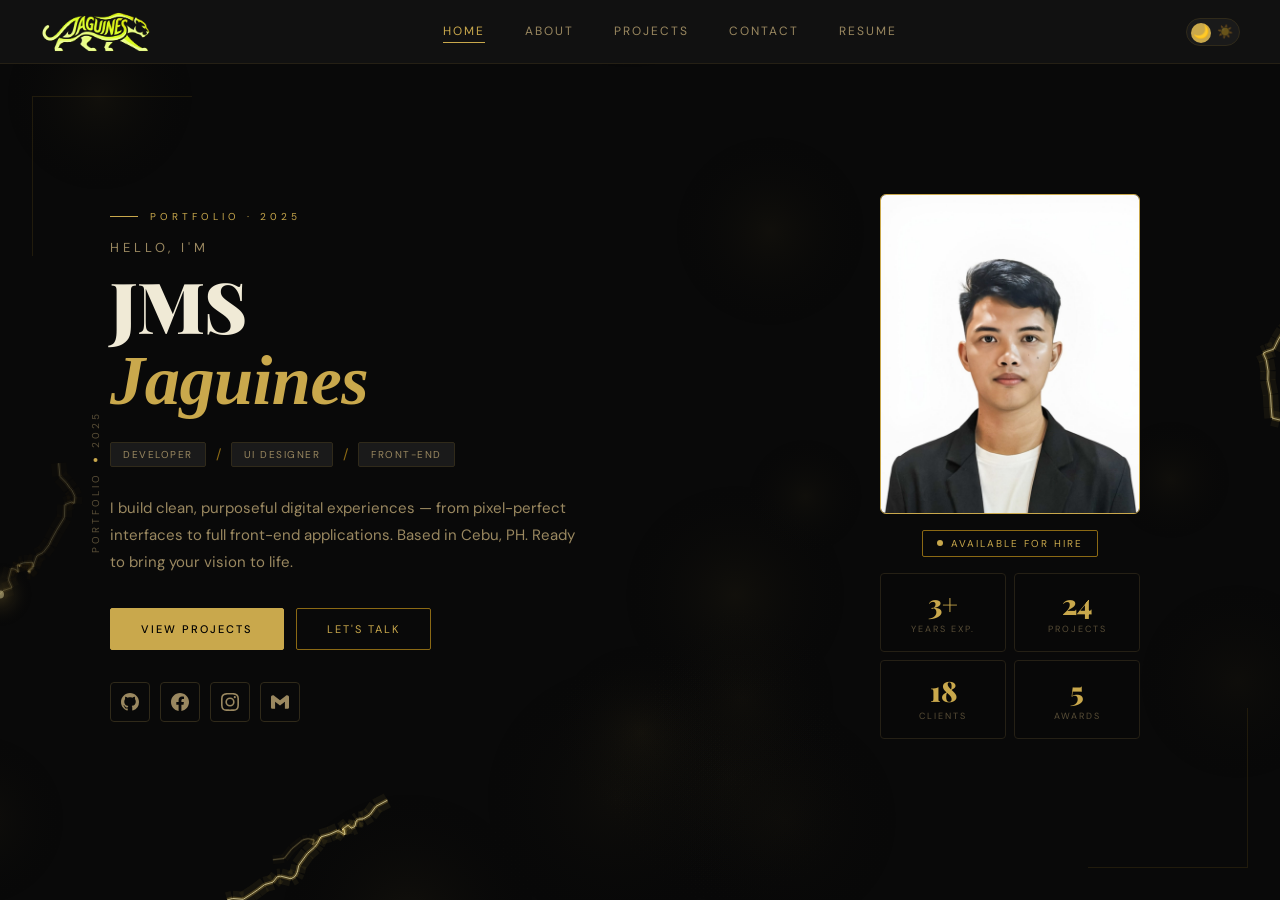
==== index.html @ 3b54fc4b "First Commit" ====
<!DOCTYPE html>
<html lang="en" data-theme="dark">
<head>
  <meta charset="UTF-8">
  <meta name="viewport" content="width=device-width, initial-scale=1.0">
  <title>Home — Jaguines</title>
  <link rel="preconnect" href="https://fonts.googleapis.com">
  <link rel="preconnect" href="https://fonts.gstatic.com" crossorigin>
  <link href="https://fonts.googleapis.com/css2?family=Playfair+Display:ital,wght@0,400;0,700;0,900;1,700&family=DM+Sans:wght@300;400;500&display=swap" rel="stylesheet">
  <link rel="stylesheet" href="style.css">
  <link rel="icon" type="image/x-icon" href="images/my-logo.ico">
</head>
<body>

  <!-- Lightning canvas — fixed behind everything -->
  <canvas id="lightning-canvas"></canvas>

  <nav class="navbar">
    <div class="logo">
      <a href="index.html"><img src="images/my-logo.png" alt="Jaguines"></a>
    </div>
    <div class="nav-center">
      <a href="index.html" class="active">Home</a>
      <a href="about.html">About</a>
      <a href="projects.html">Projects</a>
      <a href="contact.html">Contact</a>
      <a href="resume.html">Resume</a>
    </div>
    <div class="nav-right">
      <button class="theme-toggle" id="themeToggle" aria-label="Toggle light/dark mode">
        <span class="toggle-icon icon-moon">🌙</span>
        <span class="toggle-icon icon-sun">☀️</span>
      </button>
      <button class="hamburger" id="hamburger" aria-label="Open menu">
        <span></span><span></span><span></span>
      </button>
    </div>
  </nav>

  <div class="mobile-nav" id="mobileNav">
    <a href="index.html">Home</a>
    <a href="about.html">About</a>
    <a href="projects.html">Projects</a>
    <a href="contact.html">Contact</a>
    <a href="resume.html">Resume</a>
  </div>

  <div class="hero">
    <div class="hero-side-label">
      <span>Portfolio</span>
      <span class="hero-side-dot"></span>
      <span>2025</span>
    </div>

    <div class="hero-content">

      <!-- LEFT: text -->
      <div class="hero-text">
        <div class="hero-eyebrow-row">
          <span class="hero-eyebrow-line"></span>
          <span class="hero-eyebrow-text">Portfolio · 2025</span>
        </div>
        <div class="hero-greeting">Hello, I'm</div>

        <h1 class="hero-name">
          JMS
        <span class="name-last">Jaguines</span>
        </h1>

        <div class="hero-role-row">
          <span class="hero-role-badge">Developer</span>
          <span class="hero-role-divider">/</span>
          <span class="hero-role-badge">UI Designer</span>
          <span class="hero-role-divider">/</span>
          <span class="hero-role-badge">Front-end</span>
        </div>

        <p class="hero-sub">
          I build clean, purposeful digital experiences &mdash; from pixel-perfect
          interfaces to full front-end applications. Based in Cebu, PH.
          Ready to bring your vision to life.
        </p>

        <div class="btn-row">
          <a href="projects.html"><button class="btn-gold">View Projects</button></a>
          <a href="contact.html"><button class="btn-outline">Let's Talk</button></a>
        </div>

        <div class="hero-socials">
          <a href="https://github.com/jjmsa-1401" class="hero-social-icon" title="GitHub" target="_blank">
            <svg width="18" height="18" viewBox="0 0 24 24" fill="currentColor"><path d="M12 0C5.37 0 0 5.37 0 12c0 5.31 3.435 9.795 8.205 11.385.6.105.825-.255.825-.57 0-.285-.015-1.23-.015-2.235-3.015.555-3.795-.735-4.035-1.41-.135-.345-.72-1.41-1.23-1.695-.42-.225-1.02-.78-.015-.795.945-.015 1.62.87 1.845 1.23 1.08 1.815 2.805 1.305 3.495.99.105-.78.42-1.305.765-1.605-2.67-.3-5.46-1.335-5.46-5.925 0-1.305.465-2.385 1.23-3.225-.12-.3-.54-1.53.12-3.18 0 0 1.005-.315 3.3 1.23.96-.27 1.98-.405 3-.405s2.04.135 3 .405c2.295-1.56 3.3-1.23 3.3-1.23.66 1.65.24 2.88.12 3.18.765.84 1.23 1.905 1.23 3.225 0 4.605-2.805 5.625-5.475 5.925.435.375.81 1.095.81 2.22 0 1.605-.015 2.895-.015 3.3 0 .315.225.69.825.57A12.02 12.02 0 0 0 24 12c0-6.63-5.37-12-12-12z"/></svg>
          </a>
          <a href="https://www.facebook.com/jaguines.1401jms" class="hero-social-icon" title="Facebook" target="_blank">
            <svg width="18" height="18" viewBox="0 0 24 24" fill="currentColor"><path d="M24 12.073C24 5.405 18.627 0 12 0S0 5.405 0 12.073C0 18.1 4.388 23.094 10.125 24v-8.437H7.078v-3.49h3.047V9.41c0-3.025 1.791-4.697 4.533-4.697 1.312 0 2.686.236 2.686.236v2.97h-1.513c-1.491 0-1.956.93-1.956 1.886v2.267h3.328l-.532 3.49h-2.796V24C19.612 23.094 24 18.1 24 12.073z"/></svg>
          </a>
          <a href="https://www.instagram.com/jjams1406" class="hero-social-icon" title="Instagram" target="_blank">
            <svg width="18" height="18" viewBox="0 0 24 24" fill="currentColor"><path d="M12 2.163c3.204 0 3.584.012 4.85.07 3.252.148 4.771 1.691 4.919 4.919.058 1.265.069 1.645.069 4.849 0 3.205-.012 3.584-.069 4.849-.149 3.225-1.664 4.771-4.919 4.919-1.266.058-1.644.07-4.85.07-3.204 0-3.584-.012-4.849-.07-3.26-.149-4.771-1.699-4.919-4.92-.058-1.265-.07-1.644-.07-4.849 0-3.204.013-3.583.07-4.849.149-3.227 1.664-4.771 4.919-4.919 1.266-.057 1.645-.069 4.849-.069zM12 0C8.741 0 8.333.014 7.053.072 2.695.272.273 2.69.073 7.052.014 8.333 0 8.741 0 12c0 3.259.014 3.668.072 4.948.2 4.358 2.618 6.78 6.98 6.98C8.333 23.986 8.741 24 12 24c3.259 0 3.668-.014 4.948-.072 4.354-.2 6.782-2.618 6.979-6.98.059-1.28.073-1.689.073-4.948 0-3.259-.014-3.667-.072-4.947-.196-4.354-2.617-6.78-6.979-6.98C15.668.014 15.259 0 12 0zm0 5.838a6.162 6.162 0 1 0 0 12.324 6.162 6.162 0 0 0 0-12.324zM12 16a4 4 0 1 1 0-8 4 4 0 0 1 0 8zm6.406-11.845a1.44 1.44 0 1 0 0 2.881 1.44 1.44 0 0 0 0-2.881z"/></svg>
          </a>
          <a href="mailto:jmsaj.061401@gmail.com" class="hero-social-icon" title="Gmail">
            <svg width="18" height="18" viewBox="0 0 24 24" fill="currentColor"><path d="M24 5.457v13.909c0 .904-.732 1.636-1.636 1.636h-3.819V11.73L12 16.64l-6.545-4.91v9.273H1.636A1.636 1.636 0 0 1 0 19.366V5.457c0-2.023 2.309-3.178 3.927-1.964L5.455 4.64 12 9.548l6.545-4.91 1.528-1.145C21.69 2.28 24 3.434 24 5.457z"/></svg>
          </a>
        </div>
      </div>

      <!-- RIGHT: photo + stats -->
      <div class="hero-photo-wrap">
        <div class="hero-photo-frame">
          <img src="images/pfp.jpg" alt="John Mark Solomon A. Jaguines">
        </div>
        <div class="hero-photo-tag">Available for hire</div>
        <div class="hero-stats-grid">
          <div class="hero-stat-card"><div class="hero-stat-num">3+</div><div class="hero-stat-label">Years exp.</div></div>
          <div class="hero-stat-card"><div class="hero-stat-num">24</div><div class="hero-stat-label">Projects</div></div>
          <div class="hero-stat-card"><div class="hero-stat-num">18</div><div class="hero-stat-label">Clients</div></div>
          <div class="hero-stat-card"><div class="hero-stat-num">5</div><div class="hero-stat-label">Awards</div></div>
        </div>
      </div>

    </div><!-- /hero-content -->
  </div><!-- /hero -->

  <script src="script.js"></script>
  
</body>
</html>
---- style.css ----
/* ── Tokens ───────────────────────────────────────────────── */
:root {
  --gold:        #C9A84C;
  --gold-light:  #E2C47A;
  --gold-dark:   #8B6914;
  --gold-dim:    #3a2e10;
  --bg:          #090909;
  --surface:     #111111;
  --surface2:    #1a1a1a;
  --surface3:    #222222;
  --text:        #f0ead6;
  --text2:       #9a8860;
  --text3:       #5a4f38;
  --border:      #252015;
  --border2:     #302a1a;
}

[data-theme="light"] {
  --bg:       #faf8f2;
  --surface:  #ffffff;
  --surface2: #f0ead6;
  --surface3: #e8e0c8;
  --text:     #1a1408;
  --text2:    #6b5a2e;
  --text3:    #9a8860;
  --border:   #ddd0a8;
  --border2:  #c8b87a;
  --gold-dim: #f5eed8;
}

/* ── Reset ────────────────────────────────────────────────── */
*, *::before, *::after { margin: 0; padding: 0; box-sizing: border-box; }
html { scroll-behavior: smooth; }

body {
  font-family: 'DM Sans', sans-serif;
  background: var(--bg);
  color: var(--text);
  transition: background 0.4s, color 0.4s;
  overflow-x: hidden;
}

::-webkit-scrollbar { width: 6px; }
::-webkit-scrollbar-track { background: var(--bg); }
::-webkit-scrollbar-thumb { background: var(--gold-dark); border-radius: 3px; }
::selection { background: var(--gold); color: #000; }

a { text-decoration: none; color: inherit; }

/* ── Lightning Canvas ─────────────────────────────────────── */
#lightning-canvas {
  position: fixed;
  inset: 0;
  width: 100%;
  height: 100%;
  pointer-events: none;
  z-index: 0;
  opacity: 1;
  transition: opacity 0.6s;
}
[data-theme="light"] #lightning-canvas { opacity: 0.15; }

/* ── Navbar ───────────────────────────────────────────────── */
.navbar {
  position: sticky;
  top: 0;
  z-index: 100;
  background: var(--surface);
  border-bottom: 1px solid var(--border);
  padding: 0 2.5rem;
  display: flex;
  align-items: center;
  justify-content: space-between;
  height: 64px;
  transition: background 0.4s, border-color 0.4s;
}

.logo img {
  height: 44px;
  width: auto;
  display: block;
  filter: invert(2) sepia(3) saturate(4) hue-rotate(10deg) brightness(1.0);
  transition: filter 0.4s;
}
[data-theme="light"] .logo img {
  filter: invert(0) brightness(0.15) contrast(1.2);
}

.nav-center {
  display: flex;
  gap: 2.5rem;
  align-items: center;
}

.nav-center a {
  font-size: 12px;
  letter-spacing: 2px;
  text-transform: uppercase;
  color: var(--text2);
  transition: color 0.2s;
  position: relative;
  padding-bottom: 2px;
}

.nav-center a::after {
  content: '';
  position: absolute;
  bottom: -2px; left: 0;
  width: 0; height: 1px;
  background: var(--gold);
  transition: width 0.25s;
}

.nav-center a:hover,
.nav-center a.active { color: var(--gold); }
.nav-center a:hover::after,
.nav-center a.active::after { width: 100%; }

.nav-right { display: flex; align-items: center; gap: 1rem; }

/* ── Sun / Moon Toggle ────────────────────────────────────── */
.theme-toggle {
  background: var(--surface2);
  border: 1px solid var(--border2);
  border-radius: 20px;
  width: 54px;
  height: 28px;
  cursor: pointer;
  position: relative;
  transition: background 0.3s;
  display: flex;
  align-items: center;
  justify-content: space-between;
  padding: 0 6px;
  overflow: hidden;
}

.theme-toggle .toggle-icon {
  font-size: 13px;
  line-height: 1;
  transition: opacity 0.25s;
  z-index: 1;
  user-select: none;
  pointer-events: none;
}

.theme-toggle .icon-moon { opacity: 1; }
.theme-toggle .icon-sun  { opacity: 0.35; }
[data-theme="light"] .theme-toggle .icon-moon { opacity: 0.35; }
[data-theme="light"] .theme-toggle .icon-sun  { opacity: 1; }

.theme-toggle::after {
  content: '';
  position: absolute;
  top: 4px; left: 4px;
  width: 20px; height: 20px;
  border-radius: 50%;
  background: var(--gold);
  transition: left 0.25s;
  z-index: 0;
}
[data-theme="light"] .theme-toggle::after { left: 30px; }

/* ── Hamburger ────────────────────────────────────────────── */
.hamburger {
  display: none;
  flex-direction: column;
  gap: 5px;
  cursor: pointer;
  background: none;
  border: none;
  padding: 6px;
}

.hamburger span {
  display: block;
  width: 22px; height: 1.5px;
  background: var(--text);
  transition: transform 0.3s, opacity 0.3s;
}

.hamburger.open span:nth-child(1) { transform: translateY(6.5px) rotate(45deg); }
.hamburger.open span:nth-child(2) { opacity: 0; }
.hamburger.open span:nth-child(3) { transform: translateY(-6.5px) rotate(-45deg); }

.mobile-nav {
  display: none;
  position: fixed;
  top: 64px; left: 0; right: 0;
  background: var(--surface);
  border-bottom: 1px solid var(--border);
  padding: 1.5rem 2rem;
  flex-direction: column;
  gap: 1.25rem;
  z-index: 99;
  transition: background 0.4s;
}

.mobile-nav.open { display: flex; }
.mobile-nav a { font-size: 14px; letter-spacing: 2px; text-transform: uppercase; color: var(--text2); }
.mobile-nav a:hover { color: var(--gold); }

/* ── Page wrapper ─────────────────────────────────────────── */
.page {
  min-height: calc(100vh - 64px);
  padding: 64px 2.5rem;
  max-width: 1100px;
  margin: 0 auto;
}

/* ── Section shared ───────────────────────────────────────── */
.section-eyebrow {
  font-size: 10px;
  letter-spacing: 4px;
  text-transform: uppercase;
  color: var(--gold);
  margin-bottom: 0.5rem;
}

.gold-rule {
  width: 36px; height: 1.5px;
  background: var(--gold);
  margin: 0.75rem 0 2rem;
}

.section-title {
  font-family: 'Playfair Display', serif;
  font-size: clamp(24px, 4vw, 40px);
  font-weight: 700;
  color: var(--text);
  margin-bottom: 2rem;
}

/* ── Buttons ──────────────────────────────────────────────── */
.btn-row {
  display: flex;
  gap: 12px;
  flex-wrap: wrap;
  margin-bottom: 2rem;
}

.btn-gold {
  background: var(--gold);
  color: #000;
  border: 1.5px solid var(--gold);
  padding: 13px 30px;
  font-size: 11px;
  letter-spacing: 2px;
  text-transform: uppercase;
  font-family: 'DM Sans', sans-serif;
  font-weight: 500;
  cursor: pointer;
  border-radius: 2px;
  transition: background 0.2s;
}
.btn-gold:hover { background: var(--gold-light); border-color: var(--gold-light); }

.btn-outline {
  background: transparent;
  color: var(--gold);
  border: 1.5px solid var(--gold-dark);
  padding: 13px 30px;
  font-size: 11px;
  letter-spacing: 2px;
  text-transform: uppercase;
  font-family: 'DM Sans', sans-serif;
  cursor: pointer;
  border-radius: 2px;
  transition: background 0.2s, color 0.2s, border-color 0.2s;
}
.btn-outline:hover { background: var(--gold); color: #000; border-color: var(--gold); }

/* ── Hero ─────────────────────────────────────────────────── */
.hero {
  min-height: calc(100vh - 64px);
  display: flex;
  flex-direction: column;
  align-items: center;
  justify-content: center;
  padding: 4rem 5rem 6rem;
  position: relative;
  z-index: 1;
  overflow: hidden;
}

.hero::before, .hero::after {
  content: '';
  position: absolute;
  width: 160px; height: 160px;
  border-color: var(--gold-dim);
  border-style: solid;
  opacity: 0.5;
  pointer-events: none;
}
.hero::before { top: 2rem; left: 2rem; border-width: 1px 0 0 1px; }
.hero::after  { bottom: 2rem; right: 2rem; border-width: 0 1px 1px 0; }

.hero-side-label {
  position: absolute;
  left: 1.5rem; top: 50%;
  transform: translateY(-50%) rotate(-90deg);
  display: flex;
  align-items: center;
  gap: 10px;
  font-size: 10px;
  letter-spacing: 3px;
  text-transform: uppercase;
  color: var(--text3);
  white-space: nowrap;
}

.hero-side-dot {
  width: 4px; height: 4px;
  border-radius: 50%;
  background: var(--gold);
  display: inline-block;
}

/* ── Hero grid: text LEFT, photo RIGHT ───────────────────── */
.hero-content {
  display: grid;
  grid-template-columns: 1fr 320px;
  gap: 5rem;
  align-items: center;
  max-width: 1060px;
  width: 100%;
  position: relative;
  z-index: 2;
}

/* ── Hero text (left column) ─────────────────────────────── */
.hero-text { display: flex; flex-direction: column; }

.hero-eyebrow-row {
  display: flex;
  align-items: center;
  gap: 12px;
  margin-bottom: 1rem;
}

.hero-eyebrow-line {
  width: 28px; height: 1px;
  background: var(--gold);
  flex-shrink: 0;
}

.hero-eyebrow-text {
  font-size: 10px;
  letter-spacing: 4px;
  text-transform: uppercase;
  color: var(--gold);
}

.hero-greeting {
  font-size: 13px;
  letter-spacing: 4px;
  text-transform: uppercase;
  color: var(--text2);
  margin-bottom: 0.75rem;
}

/* ── Name — all Playfair, weight/style variation only ─────── */
.hero-name {
  font-family: 'Playfair Display', serif;
  font-size: clamp(44px, 5.5vw, 74px);
  font-weight: 900;
  line-height: 1.06;
  margin-bottom: 1.5rem;
  color: var(--text);
  letter-spacing: -0.5px;
}


/* "Jaguines" — same size, bold italic, gold */
.hero-name .name-last {
  font-family: 'sans-serif', serif;
  font-weight: 700;
  font-style: italic;
  color: var(--gold);
  display: block;
}

.hero-role-row {
  display: flex;
  align-items: center;
  gap: 10px;
  margin-bottom: 1.75rem;
  flex-wrap: wrap;
}

.hero-role-badge {
  font-size: 10px;
  letter-spacing: 1.5px;
  text-transform: uppercase;
  color: var(--text2);
  background: var(--surface2);
  border: 1px solid var(--border2);
  padding: 5px 12px;
  border-radius: 2px;
}

.hero-role-divider { color: var(--gold-dark); font-size: 14px; }

.hero-sub {
  font-size: 15px;
  color: var(--text2);
  max-width: 480px;
  margin-bottom: 2rem;
  line-height: 1.8;
}

.hero-socials { display: flex; align-items: center; gap: 10px; }

.hero-social-icon {
  display: inline-flex;
  align-items: center;
  justify-content: center;
  width: 40px; height: 40px;
  border: 1px solid var(--border2);
  border-radius: 4px;
  color: var(--text2);
  transition: color 0.2s, border-color 0.2s, background 0.2s;
}
.hero-social-icon:hover { color: var(--gold); border-color: var(--gold); background: var(--surface2); }
.hero-social-icon svg { display: block; }

/* ── Hero photo (right column) ────────────────────────────── */
.hero-photo-wrap {
  display: flex;
  flex-direction: column;
  align-items: center;
  gap: 1rem;
}

.hero-photo-frame {
  width: 260px; height: 320px;
  border-radius: 6px;
  border: 1.5px solid var(--gold);
  overflow: hidden;
}

.hero-photo-frame img {
  width: 100%; height: 100%;
  object-fit: cover;
  object-position: top center;
  display: block;
}

.hero-photo-tag {
  display: inline-flex;
  align-items: center;
  gap: 8px;
  font-size: 10px;
  letter-spacing: 2px;
  text-transform: uppercase;
  color: var(--gold);
  border: 1px solid var(--gold-dark);
  padding: 6px 14px;
  border-radius: 2px;
}

.hero-photo-tag::before {
  content: '';
  width: 6px; height: 6px;
  border-radius: 50%;
  background: var(--gold);
  flex-shrink: 0;
  animation: pulse 2s ease-in-out infinite;
}

@keyframes pulse {
  0%, 100% { opacity: 1; }
  50%       { opacity: 0.25; }
}

/* ── Stats grid (below photo) ─────────────────────────────── */
.hero-stats-grid {
  display: grid;
  grid-template-columns: 1fr 1fr;
  gap: 8px;
  width: 100%;
  max-width: 260px;
}

.hero-stat-card {
  border: 1px solid var(--border);
  border-radius: 4px;
  padding: 1rem 0.75rem;
  text-align: center;
  transition: border-color 0.2s;
  background: rgba(9,9,9,0.4);
}
.hero-stat-card:hover { border-color: var(--gold-dark); }

.hero-stat-num {
  font-family: 'Playfair Display', serif;
  font-size: 28px;
  font-weight: 900;
  color: var(--gold);
  line-height: 1;
}

.hero-stat-label {
  font-size: 9px;
  letter-spacing: 2px;
  text-transform: uppercase;
  color: var(--text3);
  margin-top: 5px;
}

/* ── About page ───────────────────────────────────────────── */
.about-grid {
  display: grid;
  grid-template-columns: 1fr 1.6fr;
  gap: 4rem;
  align-items: start;
}

.stats-grid {
  display: grid;
  grid-template-columns: 1fr 1fr;
  gap: 12px;
  margin-bottom: 1.5rem;
}

.stat-card {
  border: 1px solid var(--border);
  border-radius: 4px;
  padding: 1.25rem 1rem;
  text-align: center;
  transition: border-color 0.2s;
}
.stat-card:hover { border-color: var(--gold-dark); }

.stat-num {
  font-family: 'Playfair Display', serif;
  font-size: 36px;
  font-weight: 900;
  color: var(--gold);
  line-height: 1;
}

.stat-label {
  font-size: 10px;
  letter-spacing: 2px;
  text-transform: uppercase;
  color: var(--text3);
  margin-top: 6px;
}

.about-text {
  font-size: 15px;
  color: var(--text2);
  line-height: 1.85;
  margin-bottom: 2rem;
}

.skill-row { margin-bottom: 1.25rem; }

.skill-meta {
  display: flex;
  justify-content: space-between;
  font-size: 12px;
  color: var(--text2);
  margin-bottom: 8px;
}
.skill-meta span:last-child { color: var(--gold); }

.skill-track {
  height: 2px;
  background: var(--surface3);
  border-radius: 2px;
  overflow: hidden;
}

.skill-fill {
  height: 2px;
  background: var(--gold);
  border-radius: 2px;
  width: 0;
  transition: width 1.2s cubic-bezier(0.4, 0, 0.2, 1);
}
.skill-fill.animate { width: var(--w); }

/* ── Projects page ────────────────────────────────────────── */
.projects-grid {
  display: grid;
  grid-template-columns: repeat(3, minmax(0, 1fr));
  gap: 16px;
}

.project-card {
  border: 1px solid var(--border);
  border-radius: 4px;
  overflow: hidden;
  transition: border-color 0.25s, transform 0.25s;
  background: var(--bg);
}
.project-card:hover { border-color: var(--gold); transform: translateY(-4px); }

.project-thumb {
  width: 100%; height: 180px;
  background: var(--surface2);
  display: flex;
  align-items: center;
  justify-content: center;
  font-size: 11px;
  letter-spacing: 2px;
  text-transform: uppercase;
  color: var(--text3);
  border-bottom: 1px solid var(--border);
  position: relative;
  overflow: hidden;
}

.project-thumb::before {
  content: '';
  position: absolute;
  inset: 0;
  background-image: repeating-linear-gradient(45deg, transparent, transparent 20px, var(--border) 20px, var(--border) 21px);
  opacity: 0.4;
}

.project-thumb-label {
  position: relative;
  z-index: 1;
  border: 1px solid var(--border2);
  padding: 4px 10px;
  border-radius: 2px;
  background: var(--surface);
}

.project-body { padding: 1.25rem; }

.project-tag {
  font-size: 10px;
  letter-spacing: 2px;
  text-transform: uppercase;
  color: var(--gold);
  margin-bottom: 0.5rem;
}

.project-title {
  font-size: 15px;
  font-weight: 500;
  color: var(--text);
  margin-bottom: 0.5rem;
}

.project-desc {
  font-size: 13px;
  color: var(--text2);
  line-height: 1.65;
  margin-bottom: 1rem;
}

.project-link {
  font-size: 11px;
  letter-spacing: 1.5px;
  text-transform: uppercase;
  color: var(--gold-dark);
  display: inline-flex;
  align-items: center;
  gap: 6px;
  transition: color 0.2s, gap 0.2s;
}
.project-link:hover { color: var(--gold); gap: 10px; }

/* ── Contact page ─────────────────────────────────────────── */
.contact-grid {
  display: grid;
  grid-template-columns: 1fr 1.4fr;
  gap: 4rem;
  align-items: start;
}

.contact-info-text {
  font-size: 15px;
  color: var(--text2);
  line-height: 1.85;
  margin-bottom: 2rem;
}

.contact-detail {
  display: flex;
  align-items: center;
  gap: 10px;
  font-size: 13px;
  color: var(--text2);
  margin-bottom: 0.75rem;
}

.contact-detail-icon {
  width: 30px; height: 30px;
  border: 1px solid var(--border2);
  border-radius: 2px;
  display: flex;
  align-items: center;
  justify-content: center;
  color: var(--gold);
  font-size: 14px;
  flex-shrink: 0;
}

.form-group { margin-bottom: 14px; }
.form-row { display: grid; grid-template-columns: 1fr 1fr; gap: 14px; margin-bottom: 14px; }

.form-group input,
.form-group textarea,
.form-row input {
  width: 100%;
  background: var(--surface2);
  border: 1px solid var(--border);
  color: var(--text);
  padding: 12px 16px;
  font-size: 14px;
  font-family: 'DM Sans', sans-serif;
  border-radius: 2px;
  outline: none;
  transition: border-color 0.2s, background 0.3s;
}

.form-group input:focus,
.form-group textarea:focus,
.form-row input:focus { border-color: var(--gold-dark); }

.form-group textarea { height: 120px; resize: none; }

/* ── Resume page ──────────────────────────────────────────── */
.resume-layout {
  display: grid;
  grid-template-columns: 1fr 1.8fr;
  gap: 4rem;
  align-items: start;
}

.resume-section { margin-bottom: 2.5rem; }

.resume-section-title {
  font-size: 10px;
  letter-spacing: 3px;
  text-transform: uppercase;
  color: var(--gold);
  margin-bottom: 1rem;
  padding-bottom: 0.5rem;
  border-bottom: 1px solid var(--border);
}

.resume-item { margin-bottom: 1.5rem; }

.resume-item-header {
  display: flex;
  justify-content: space-between;
  align-items: flex-start;
  margin-bottom: 0.25rem;
  gap: 1rem;
}

.resume-item-title { font-size: 14px; font-weight: 500; color: var(--text); }
.resume-item-date  { font-size: 11px; letter-spacing: 1px; color: var(--gold-dark); white-space: nowrap; }
.resume-item-sub   { font-size: 12px; color: var(--gold); margin-bottom: 0.4rem; letter-spacing: 0.5px; }
.resume-item-desc  { font-size: 13px; color: var(--text2); line-height: 1.7; }

.resume-skill-tags { display: flex; flex-wrap: wrap; gap: 8px; margin-top: 0.5rem; }

.resume-tag {
  font-size: 10px;
  letter-spacing: 1.5px;
  text-transform: uppercase;
  color: var(--text2);
  background: var(--surface2);
  border: 1px solid var(--border2);
  padding: 4px 10px;
  border-radius: 2px;
}

/* ── Footer ───────────────────────────────────────────────── */
footer {
  background: var(--surface);
  border-top: 1px solid var(--border);
  padding: 2.5rem 2.5rem 1.5rem;
  transition: background 0.4s, border-color 0.4s;
  margin-top: 4rem;
}

.footer-inner { max-width: 1100px; margin: 0 auto; }

.footer-top {
  display: flex;
  justify-content: space-between;
  align-items: flex-start;
  margin-bottom: 2rem;
}

.footer-tagline { font-size: 13px; color: var(--text3); margin-top: 6px; letter-spacing: 1px; }
.footer-nav { display: flex; gap: 2rem; }

.footer-nav a {
  font-size: 11px;
  letter-spacing: 2px;
  text-transform: uppercase;
  color: var(--text2);
  transition: color 0.2s;
}
.footer-nav a:hover { color: var(--gold); }

.footer-socials { display: flex; gap: 10px; }

.social-btn {
  width: 40px; height: 40px;
  border: 1px solid var(--border2);
  border-radius: 4px;
  display: inline-flex;
  align-items: center;
  justify-content: center;
  color: var(--text2);
  transition: border-color 0.2s, color 0.2s, background 0.2s;
}
.social-btn svg { display: block; }
.social-btn:hover { border-color: var(--gold); color: var(--gold); background: var(--surface2); }

.footer-divider { border: none; border-top: 1px solid var(--border); margin-bottom: 1.25rem; }

.footer-bottom { display: flex; justify-content: space-between; align-items: center; }
.footer-copy { font-size: 12px; color: var(--text3); }
.footer-made { font-size: 12px; color: var(--gold-dark); }

/* ── Responsive ───────────────────────────────────────────── */
@media (max-width: 900px) {
  .hero-content {
    grid-template-columns: 1fr;
    gap: 2.5rem;
    justify-items: center;
    text-align: center;
  }
  /* On mobile, photo moves above text */
  .hero-text    { order: 2; align-items: center; }
  .hero-photo-wrap { order: 1; }
  .hero { padding: 4rem 1.5rem 6rem; }
  .hero-side-label { display: none; }
  .hero-sub { margin-left: auto; margin-right: auto; }
  .btn-row  { justify-content: center; }
  .hero-socials   { justify-content: center; }
  .hero-role-row  { justify-content: center; }
  .hero-eyebrow-row { justify-content: center; }
  .hero-photo-frame { width: 200px; height: 250px; }
  .hero-stats-grid  { max-width: 240px; }
  .hero::before, .hero::after { display: none; }
  .about-grid,
  .resume-layout,
  .contact-grid { grid-template-columns: 1fr; gap: 2.5rem; }
  .projects-grid { grid-template-columns: repeat(2, minmax(0, 1fr)); }
}

@media (max-width: 768px) {
  .navbar { padding: 0 1.25rem; }
  .nav-center { display: none; }
  .hamburger  { display: flex; }
  .page { padding: 40px 1.25rem; }
  .projects-grid { grid-template-columns: 1fr; }
  .footer-top    { flex-direction: column; gap: 1.5rem; }
  .footer-nav    { flex-wrap: wrap; gap: 1rem; }
  .footer-bottom { flex-direction: column; gap: 0.5rem; text-align: center; }
  .form-row { grid-template-columns: 1fr; }
  footer { padding: 2rem 1.25rem 1.5rem; margin-top: 2rem; }
}
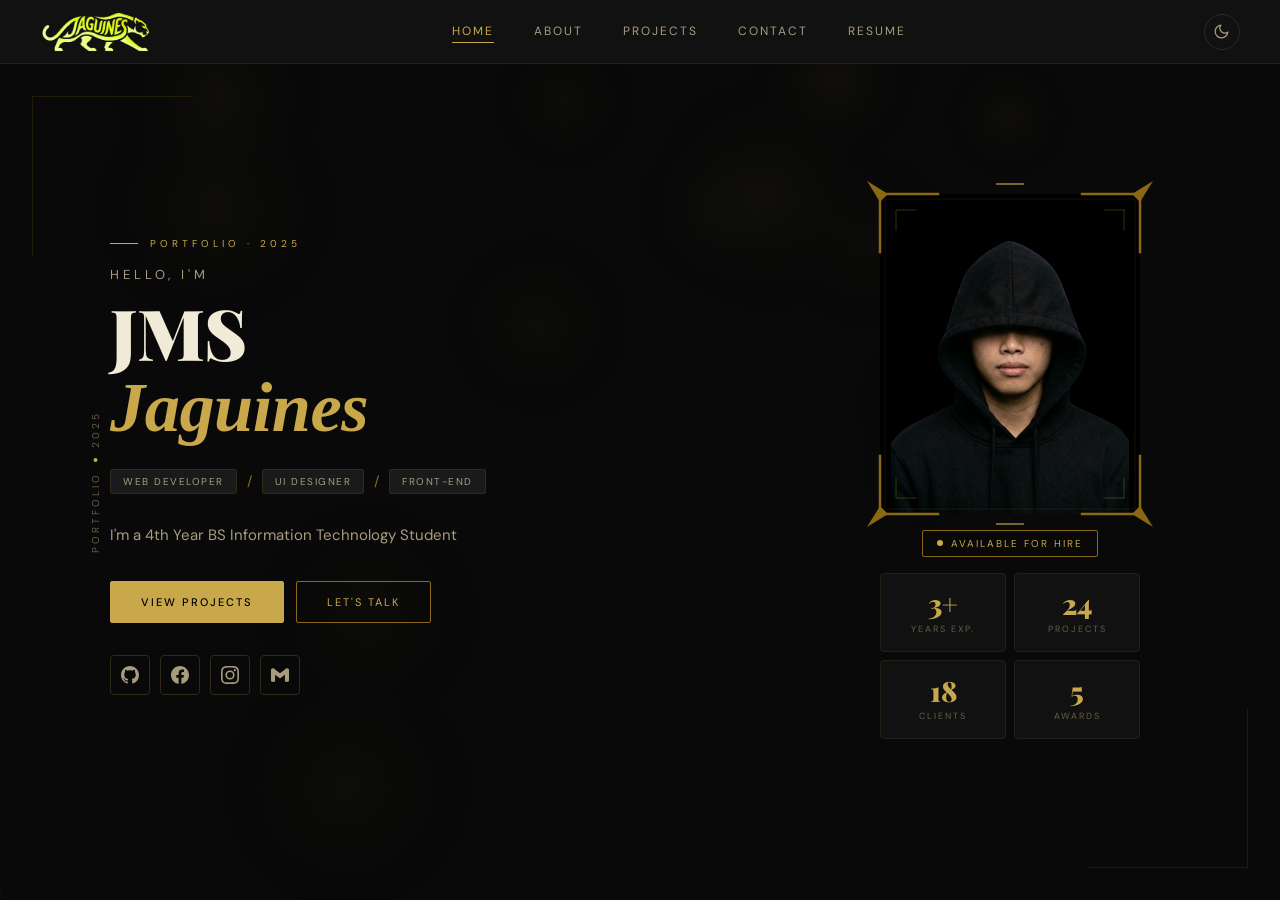
==== commit 9924847d: "Edits" ====
--- a/index.html
+++ b/index.html
@@ -7,20 +7,19 @@
   <link rel="preconnect" href="https://fonts.googleapis.com">
   <link rel="preconnect" href="https://fonts.gstatic.com" crossorigin>
   <link href="https://fonts.googleapis.com/css2?family=Playfair+Display:ital,wght@0,400;0,700;0,900;1,700&family=DM+Sans:wght@300;400;500&display=swap" rel="stylesheet">
-  <link rel="stylesheet" href="style.css">
-  <link rel="icon" type="image/x-icon" href="images/my-logo.ico">
+  <link rel="stylesheet" href="assets/css/style.css">
+  <link rel="icon" type="image/x-icon" href="assets/images/my-logo.ico">
 </head>
 <body>
 
-  <!-- Lightning canvas — fixed behind everything -->
   <canvas id="lightning-canvas"></canvas>
 
   <nav class="navbar">
     <div class="logo">
-      <a href="index.html"><img src="images/my-logo.png" alt="Jaguines"></a>
+      <a href="index.html"><img src="assets/images/my-logo.png" alt="Jaguines"></a>
     </div>
     <div class="nav-center">
-      <a href="index.html" class="active">Home</a>
+      <a href="index.html">Home</a>
       <a href="about.html">About</a>
       <a href="projects.html">Projects</a>
       <a href="contact.html">Contact</a>
@@ -28,15 +27,30 @@
     </div>
     <div class="nav-right">
       <button class="theme-toggle" id="themeToggle" aria-label="Toggle light/dark mode">
-        <span class="toggle-icon icon-moon">🌙</span>
-        <span class="toggle-icon icon-sun">☀️</span>
+        <svg class="toggle-icon icon-moon" viewBox="0 0 24 24" fill="none"
+             stroke="currentColor" stroke-width="1.75"
+             stroke-linecap="round" stroke-linejoin="round">
+          <path d="M21 12.79A9 9 0 1 1 11.21 3 7 7 0 0 0 21 12.79z"/>
+        </svg>
+        <svg class="toggle-icon icon-sun" viewBox="0 0 24 24" fill="none"
+             stroke="currentColor" stroke-width="1.75"
+             stroke-linecap="round" stroke-linejoin="round">
+          <circle cx="12" cy="12" r="5"/>
+          <line x1="12" y1="1"  x2="12" y2="3"/>
+          <line x1="12" y1="21" x2="12" y2="23"/>
+          <line x1="4.22"  y1="4.22"  x2="5.64"  y2="5.64"/>
+          <line x1="18.36" y1="18.36" x2="19.78" y2="19.78"/>
+          <line x1="1"  y1="12" x2="3"  y2="12"/>
+          <line x1="21" y1="12" x2="23" y2="12"/>
+          <line x1="4.22"  y1="19.78" x2="5.64"  y2="18.36"/>
+          <line x1="18.36" y1="5.64"  x2="19.78" y2="4.22"/>
+        </svg>
       </button>
       <button class="hamburger" id="hamburger" aria-label="Open menu">
         <span></span><span></span><span></span>
       </button>
     </div>
   </nav>
-
   <div class="mobile-nav" id="mobileNav">
     <a href="index.html">Home</a>
     <a href="about.html">About</a>
@@ -64,11 +78,11 @@
 
         <h1 class="hero-name">
           JMS
-        <span class="name-last">Jaguines</span>
+          <span class="name-last">Jaguines</span>
         </h1>
 
         <div class="hero-role-row">
-          <span class="hero-role-badge">Developer</span>
+          <span class="hero-role-badge">Web Developer</span>
           <span class="hero-role-divider">/</span>
           <span class="hero-role-badge">UI Designer</span>
           <span class="hero-role-divider">/</span>
@@ -76,9 +90,7 @@
         </div>
 
         <p class="hero-sub">
-          I build clean, purposeful digital experiences &mdash; from pixel-perfect
-          interfaces to full front-end applications. Based in Cebu, PH.
-          Ready to bring your vision to life.
+          I'm a 4th Year BS Information Technology Student
         </p>
 
         <div class="btn-row">
@@ -104,10 +116,73 @@
 
       <!-- RIGHT: photo + stats -->
       <div class="hero-photo-wrap">
+
+        <!-- Dual-image hover frame -->
         <div class="hero-photo-frame">
-          <img src="images/pfp.jpg" alt="John Mark Solomon A. Jaguines">
-        </div>
-        <div class="hero-photo-tag">Available for hire</div>
+          <!-- Formal photo: default, fades out on hover -->
+          <img src="assets/images/pfp.png"       class="photo-formal" alt="JMS Jaguines">
+          <!-- Hoodie photo: hidden, fades in on hover -->
+          <img src="assets/images/hoodie-me.png" class="photo-hoodie"  alt="JMS Jaguines">
+          <!-- Cream wash — only visible in light mode over the dark hoodie bg -->
+          <div class="photo-light-wash"></div>
+
+          <!-- Spiky sporty border overlay — overflow:visible lets spikes poke outside -->
+          <svg class="photo-spike-border" viewBox="0 0 260 320"
+               xmlns="http://www.w3.org/2000/svg" aria-hidden="true" overflow="visible">
+            <defs>
+              <filter id="spikeglow" x="-60%" y="-60%" width="220%" height="220%">
+                <feGaussianBlur in="SourceGraphic" stdDeviation="4.5" result="blur"/>
+                <feMerge><feMergeNode in="blur"/><feMergeNode in="SourceGraphic"/></feMerge>
+              </filter>
+            </defs>
+
+            <!-- Thin inner accent rectangle -->
+            <rect x="5" y="5" width="250" height="310" fill="none"
+                  stroke="#C9A84C" stroke-width="0.5" opacity="0.2" class="spike-inner"/>
+
+            <!-- TOP-LEFT: bracket + diagonal spike tip -->
+            <path class="spike-bracket" d="M 0,58 L 0,0 L 58,0"
+                  fill="none" stroke="#C9A84C" stroke-width="2.5" stroke-linecap="square"/>
+            <polygon class="spike-tip" points="-13,-13 0,8 8,0" fill="#C9A84C"/>
+            <path class="spike-inner-accent" d="M 16,36 L 16,16 L 36,16"
+                  fill="none" stroke="#C9A84C" stroke-width="0.9" opacity="0.3" stroke-linecap="square"/>
+
+            <!-- TOP-RIGHT: bracket + diagonal spike tip -->
+            <path class="spike-bracket" d="M 202,0 L 260,0 L 260,58"
+                  fill="none" stroke="#C9A84C" stroke-width="2.5" stroke-linecap="square"/>
+            <polygon class="spike-tip" points="273,-13 260,8 252,0" fill="#C9A84C"/>
+            <path class="spike-inner-accent" d="M 244,16 L 244,36 M 224,16 L 244,16"
+                  fill="none" stroke="#C9A84C" stroke-width="0.9" opacity="0.3" stroke-linecap="square"/>
+
+            <!-- BOTTOM-LEFT: bracket + diagonal spike tip -->
+            <path class="spike-bracket" d="M 0,262 L 0,320 L 58,320"
+                  fill="none" stroke="#C9A84C" stroke-width="2.5" stroke-linecap="square"/>
+            <polygon class="spike-tip" points="-13,333 8,320 0,312" fill="#C9A84C"/>
+            <path class="spike-inner-accent" d="M 16,284 L 16,304 L 36,304"
+                  fill="none" stroke="#C9A84C" stroke-width="0.9" opacity="0.3" stroke-linecap="square"/>
+
+            <!-- BOTTOM-RIGHT: bracket + diagonal spike tip -->
+            <path class="spike-bracket" d="M 202,320 L 260,320 L 260,262"
+                  fill="none" stroke="#C9A84C" stroke-width="2.5" stroke-linecap="square"/>
+            <polygon class="spike-tip" points="273,333 252,320 260,312" fill="#C9A84C"/>
+            <path class="spike-inner-accent" d="M 244,304 L 244,284 M 224,304 L 244,304"
+                  fill="none" stroke="#C9A84C" stroke-width="0.9" opacity="0.3" stroke-linecap="square"/>
+
+            <!-- TOP center tick -->
+            <line class="spike-tick" x1="117" y1="-10" x2="143" y2="-10"
+                  stroke="#C9A84C" stroke-width="1.8" stroke-linecap="square" opacity="0.65"/>
+
+            <!-- BOTTOM center tick -->
+            <line class="spike-tick" x1="117" y1="330" x2="143" y2="330"
+                  stroke="#C9A84C" stroke-width="1.8" stroke-linecap="square" opacity="0.65"/>
+          </svg>
+        </div>
+
+        <div class="hero-photo-tag">
+          <span class="hero-photo-tag-dot"></span>
+          Available for hire
+        </div>
+
         <div class="hero-stats-grid">
           <div class="hero-stat-card"><div class="hero-stat-num">3+</div><div class="hero-stat-label">Years exp.</div></div>
           <div class="hero-stat-card"><div class="hero-stat-num">24</div><div class="hero-stat-label">Projects</div></div>
@@ -116,10 +191,12 @@
         </div>
       </div>
 
-    </div><!-- /hero-content -->
-  </div><!-- /hero -->
-
-  <script src="script.js"></script>
-  
+    </div>
+  </div>
+
+  <script src="assets/js/theme.js"></script>
+  <script src="assets/js/navbar.js"></script>
+  <script src="assets/js/main.js"></script>
+
 </body>
 </html>
--- a/assets/css/style.css
+++ b/assets/css/style.css
@@ -0,0 +1,1255 @@
+/* ═══════════════════════════════════════════════════════════
+   Jaguines Portfolio — style.css
+   Includes: photo hover crossfade + marching-ants border,
+             minimal SVG theme toggle, WCAG contrast fixes,
+             stat card light/dark surface
+   ═══════════════════════════════════════════════════════════ */
+
+/* ── Tokens ───────────────────────────────────────────────── */
+:root {
+  --gold:       #C9A84C;
+  --gold-light: #E2C47A;
+  --gold-dark:  #8B6914;
+  --gold-dim:   #3a2e10;
+  --bg:         #090909;
+  --surface:    #111111;
+  --surface2:   #1a1a1a;
+  --surface3:   #222222;
+  --text:       #f0ead6;
+  --text2:      #a89c7e;
+  --text3:      #6a5f47;
+  --border:     #252015;
+  --border2:    #302a1a;
+}
+
+[data-theme="light"] {
+  --bg:       #faf8f2;
+  --surface:  #ffffff;
+  --surface2: #f0ead6;
+  --surface3: #e8e0c8;
+  --text:     #0f0c06;
+  --text2:    #4a3a14;
+  --text3:    #7a6040;
+  --border:   #ddd0a8;
+  --border2:  #c8b87a;
+  --gold-dim: #f5eed8;
+}
+
+/* ── Reset ────────────────────────────────────────────────── */
+*, *::before, *::after { margin: 0; padding: 0; box-sizing: border-box; }
+html { scroll-behavior: smooth; }
+
+body {
+  font-family: 'DM Sans', sans-serif;
+  background: var(--bg);
+  color: var(--text);
+  transition: background 0.4s, color 0.4s;
+  overflow-x: hidden;
+}
+
+::-webkit-scrollbar { width: 6px; }
+::-webkit-scrollbar-track { background: var(--bg); }
+::-webkit-scrollbar-thumb { background: var(--gold-dark); border-radius: 3px; }
+::selection { background: var(--gold); color: #000; }
+
+a { text-decoration: none; color: inherit; }
+
+/* ── Lightning Canvas ─────────────────────────────────────── */
+#lightning-canvas {
+  position: fixed;
+  inset: 0;
+  width: 100%;
+  height: 100%;
+  pointer-events: none;
+  z-index: 0;
+  opacity: 1;
+  transition: opacity 0.6s;
+}
+[data-theme="light"] #lightning-canvas { opacity: 0.15; }
+
+/* ── Navbar ───────────────────────────────────────────────── */
+.navbar {
+  position: sticky;
+  top: 0;
+  z-index: 100;
+  background: var(--surface);
+  border-bottom: 1px solid var(--border);
+  padding: 0 2.5rem;
+  display: flex;
+  align-items: center;
+  justify-content: space-between;
+  height: 64px;
+  transition: background 0.4s, border-color 0.4s;
+}
+
+.logo img {
+  height: 44px;
+  width: auto;
+  display: block;
+  filter: invert(2) sepia(3) saturate(4) hue-rotate(10deg) brightness(1.0);
+  transition: filter 0.4s;
+}
+[data-theme="light"] .logo img {
+  filter: invert(0) brightness(0.15) contrast(1.2);
+}
+
+.nav-center {
+  display: flex;
+  gap: 2.5rem;
+  align-items: center;
+}
+
+.nav-center a {
+  font-size: 12px;
+  letter-spacing: 2px;
+  text-transform: uppercase;
+  color: var(--text2);
+  transition: color 0.2s;
+  position: relative;
+  padding-bottom: 2px;
+}
+
+.nav-center a::after {
+  content: '';
+  position: absolute;
+  bottom: -2px; left: 0;
+  width: 0; height: 1px;
+  background: var(--gold);
+  transition: width 0.25s;
+}
+
+.nav-center a:hover,
+.nav-center a.active { color: var(--gold); }
+.nav-center a:hover::after,
+.nav-center a.active::after { width: 100%; }
+
+.nav-right { display: flex; align-items: center; gap: 0.75rem; }
+
+/* ══════════════════════════════════════════════════════════
+   THEME TOGGLE — minimal SVG icon button (replaces emoji pill)
+   ══════════════════════════════════════════════════════════ */
+.theme-toggle {
+  /* bare circle — no background, no pill */
+  width: 36px;
+  height: 36px;
+  border-radius: 50%;
+  border: 1px solid var(--border2);
+  background: transparent;
+  cursor: pointer;
+  display: flex;
+  align-items: center;
+  justify-content: center;
+  color: var(--text2);
+  position: relative;
+  transition:
+    background 0.25s,
+    border-color 0.25s,
+    color 0.25s;
+  overflow: hidden;
+}
+
+/* Hover: gold ring + faint gold fill */
+.theme-toggle:hover {
+  background: rgba(201, 168, 76, 0.1);
+  border-color: var(--gold);
+  color: var(--gold);
+}
+
+/* Click feedback: quick scale dip */
+.theme-toggle:active { transform: scale(0.9); }
+
+/* Spin animation class — added/removed by JS on click */
+.theme-toggle.spinning {
+  animation: toggle-spin 0.45s cubic-bezier(0.34, 1.56, 0.64, 1) forwards;
+}
+@keyframes toggle-spin {
+  from { transform: rotate(0deg); }
+  to   { transform: rotate(360deg); }
+}
+
+/* Both SVG icons sit inside, only one visible at a time */
+.theme-toggle .toggle-icon {
+  width: 17px;
+  height: 17px;
+  position: absolute;
+  transition: opacity 0.2s, transform 0.2s;
+  flex-shrink: 0;
+}
+
+/* Dark mode: show moon, hide sun */
+.theme-toggle .icon-moon { opacity: 1;  transform: scale(1);    }
+.theme-toggle .icon-sun  { opacity: 0;  transform: scale(0.6);  }
+
+/* Light mode: show sun, hide moon */
+[data-theme="light"] .theme-toggle .icon-moon { opacity: 0;  transform: scale(0.6); }
+[data-theme="light"] .theme-toggle .icon-sun  { opacity: 1;  transform: scale(1);   }
+
+/* Light mode border/color adjustments */
+[data-theme="light"] .theme-toggle {
+  border-color: #ddd0a8;
+  color: var(--gold-dark);
+}
+[data-theme="light"] .theme-toggle:hover {
+  border-color: var(--gold);
+  color: var(--gold-dark);
+  background: rgba(201, 168, 76, 0.12);
+}
+
+/* ── Hamburger ────────────────────────────────────────────── */
+.hamburger {
+  display: none;
+  flex-direction: column;
+  gap: 5px;
+  cursor: pointer;
+  background: none;
+  border: none;
+  padding: 6px;
+}
+
+.hamburger span {
+  display: block;
+  width: 22px; height: 1.5px;
+  background: var(--text);
+  transition: transform 0.3s, opacity 0.3s;
+}
+
+.hamburger.open span:nth-child(1) { transform: translateY(6.5px) rotate(45deg); }
+.hamburger.open span:nth-child(2) { opacity: 0; }
+.hamburger.open span:nth-child(3) { transform: translateY(-6.5px) rotate(-45deg); }
+
+.mobile-nav {
+  display: none;
+  position: fixed;
+  top: 64px; left: 0; right: 0;
+  background: var(--surface);
+  border-bottom: 1px solid var(--border);
+  padding: 1.5rem 2rem;
+  flex-direction: column;
+  gap: 1.25rem;
+  z-index: 99;
+  transition: background 0.4s;
+}
+
+.mobile-nav.open { display: flex; }
+.mobile-nav a {
+  font-size: 14px;
+  letter-spacing: 2px;
+  text-transform: uppercase;
+  color: var(--text2);
+}
+.mobile-nav a:hover { color: var(--gold); }
+
+/* ── Page wrapper ─────────────────────────────────────────── */
+.page {
+  min-height: calc(100vh - 64px);
+  padding: 64px 2.5rem;
+  max-width: 1100px;
+  margin: 0 auto;
+}
+
+/* ── Section shared ───────────────────────────────────────── */
+.section-eyebrow {
+  font-size: 10px;
+  letter-spacing: 4px;
+  text-transform: uppercase;
+  color: var(--gold);
+  margin-bottom: 0.5rem;
+}
+
+.gold-rule {
+  width: 36px; height: 1.5px;
+  background: var(--gold);
+  margin: 0.75rem 0 2rem;
+}
+
+.section-title {
+  font-family: 'Playfair Display', serif;
+  font-size: clamp(24px, 4vw, 40px);
+  font-weight: 700;
+  color: var(--text);
+  margin-bottom: 2rem;
+}
+
+/* ── Buttons ──────────────────────────────────────────────── */
+.btn-row {
+  display: flex;
+  gap: 12px;
+  flex-wrap: wrap;
+  margin-bottom: 2rem;
+}
+
+.btn-gold {
+  background: var(--gold);
+  color: #000;
+  border: 1.5px solid var(--gold);
+  padding: 13px 30px;
+  font-size: 11px;
+  letter-spacing: 2px;
+  text-transform: uppercase;
+  font-family: 'DM Sans', sans-serif;
+  font-weight: 500;
+  cursor: pointer;
+  border-radius: 2px;
+  transition: background 0.2s;
+}
+.btn-gold:hover { background: var(--gold-light); border-color: var(--gold-light); }
+
+.btn-outline {
+  background: transparent;
+  color: var(--gold);
+  border: 1.5px solid var(--gold-dark);
+  padding: 13px 30px;
+  font-size: 11px;
+  letter-spacing: 2px;
+  text-transform: uppercase;
+  font-family: 'DM Sans', sans-serif;
+  cursor: pointer;
+  border-radius: 2px;
+  transition: background 0.2s, color 0.2s, border-color 0.2s;
+}
+.btn-outline:hover { background: var(--gold); color: #000; border-color: var(--gold); }
+
+/* ── Hero ─────────────────────────────────────────────────── */
+.hero {
+  min-height: calc(100vh - 64px);
+  display: flex;
+  flex-direction: column;
+  align-items: center;
+  justify-content: center;
+  padding: 4rem 5rem 6rem;
+  position: relative;
+  z-index: 1;
+  overflow: hidden;
+}
+
+.hero::before, .hero::after {
+  content: '';
+  position: absolute;
+  width: 160px; height: 160px;
+  border-color: var(--gold-dim);
+  border-style: solid;
+  opacity: 0.5;
+  pointer-events: none;
+}
+.hero::before { top: 2rem;    left: 2rem;  border-width: 1px 0 0 1px; }
+.hero::after  { bottom: 2rem; right: 2rem; border-width: 0 1px 1px 0; }
+
+.hero-side-label {
+  position: absolute;
+  left: 1.5rem; top: 50%;
+  transform: translateY(-50%) rotate(-90deg);
+  display: flex;
+  align-items: center;
+  gap: 10px;
+  font-size: 10px;
+  letter-spacing: 3px;
+  text-transform: uppercase;
+  color: var(--text3);
+  white-space: nowrap;
+}
+
+.hero-side-dot {
+  width: 4px; height: 4px;
+  border-radius: 50%;
+  background: var(--gold);
+  display: inline-block;
+}
+
+/* ── Hero grid ────────────────────────────────────────────── */
+.hero-content {
+  display: grid;
+  grid-template-columns: 1fr 320px;
+  gap: 5rem;
+  align-items: center;
+  max-width: 1060px;
+  width: 100%;
+  position: relative;
+  z-index: 2;
+}
+
+/* ── Hero text ────────────────────────────────────────────── */
+.hero-text { display: flex; flex-direction: column; }
+
+.hero-eyebrow-row {
+  display: flex;
+  align-items: center;
+  gap: 12px;
+  margin-bottom: 1rem;
+}
+
+.hero-eyebrow-line {
+  width: 28px; height: 1px;
+  background: var(--gold);
+  flex-shrink: 0;
+}
+
+.hero-eyebrow-text {
+  font-size: 10px;
+  letter-spacing: 4px;
+  text-transform: uppercase;
+  color: var(--gold);
+}
+
+.hero-greeting {
+  font-size: 13px;
+  letter-spacing: 4px;
+  text-transform: uppercase;
+  color: var(--text2);
+  margin-bottom: 0.75rem;
+}
+
+.hero-name {
+  font-family: 'Playfair Display', serif;
+  font-size: clamp(44px, 5.5vw, 74px);
+  font-weight: 900;
+  line-height: 1.06;
+  margin-bottom: 1.5rem;
+  color: var(--text);
+  letter-spacing: -0.5px;
+}
+
+.hero-name .name-last {
+  font-family: 'sans-serif', serif;
+  font-weight: 700;
+  font-style: italic;
+  color: var(--gold);
+  display: block;
+}
+
+.hero-role-row {
+  display: flex;
+  align-items: center;
+  gap: 10px;
+  margin-bottom: 1.75rem;
+  flex-wrap: wrap;
+}
+
+.hero-role-badge {
+  font-size: 10px;
+  letter-spacing: 1.5px;
+  text-transform: uppercase;
+  color: var(--text2);
+  background: var(--surface2);
+  border: 1px solid var(--border2);
+  padding: 5px 12px;
+  border-radius: 2px;
+}
+
+.hero-role-divider { color: var(--gold-dark); font-size: 14px; }
+
+.hero-sub {
+  font-size: 15px;
+  color: var(--text2);
+  max-width: 480px;
+  margin-bottom: 2rem;
+  line-height: 1.8;
+}
+
+.hero-socials { display: flex; align-items: center; gap: 10px; }
+
+.hero-social-icon {
+  display: inline-flex;
+  align-items: center;
+  justify-content: center;
+  width: 40px; height: 40px;
+  border: 1px solid var(--border2);
+  border-radius: 4px;
+  color: var(--text2);
+  transition: color 0.2s, border-color 0.2s, background 0.2s;
+}
+.hero-social-icon:hover {
+  color: var(--gold);
+  border-color: var(--gold);
+  background: var(--surface2);
+}
+.hero-social-icon svg { display: block; }
+
+/* ══════════════════════════════════════════════════════════
+   HERO PHOTO FRAME — spiky sporty SVG border overlay
+   ══════════════════════════════════════════════════════════ */
+.hero-photo-wrap {
+  display: flex;
+  flex-direction: column;
+  align-items: center;
+  gap: 1rem;
+}
+
+.hero-photo-frame {
+  width: 260px;
+  height: 320px;
+  position: relative;
+  cursor: pointer;
+  background: #000;           /* black bg so both PNGs look clean */
+  /* NO overflow:hidden — allows SVG spikes to poke outside the frame */
+  /* NO border — the SVG overlay handles the border */
+  transition: box-shadow 0.4s ease;
+}
+
+.hero-photo-frame:hover {
+  box-shadow: 0 0 40px rgba(201, 168, 76, 0.12);
+}
+
+/* ── Both photos: contain so neither gets zoomed/cropped differently ── */
+.photo-formal,
+.photo-hoodie {
+  position: absolute;
+  inset: 0;
+  width: 100%;
+  height: 100%;
+  object-fit: contain;       /* show full image — no crop size mismatch */
+  object-position: center top;
+  display: block;
+}
+
+.photo-formal {
+  z-index: 2;
+  opacity: 0;                  /* dark mode: hidden by default */
+  transition: opacity 0.55s cubic-bezier(0.4, 0, 0.2, 1);
+}
+
+.photo-hoodie {
+  z-index: 1;
+  opacity: 1;                  /* dark mode: visible by default */
+  transition: opacity 0.55s cubic-bezier(0.4, 0, 0.2, 1);
+}
+
+/* Dark mode hover: hoodie fades out, formal fades in */
+.hero-photo-frame:hover .photo-formal { opacity: 1; }
+.hero-photo-frame:hover .photo-hoodie { opacity: 0; }
+
+/* ── Light mode: flip it ────────────────────────────── */
+[data-theme="light"] .hero-photo-frame {
+  background: #ffffff;
+}
+
+[data-theme="light"] .photo-formal { opacity: 1; }   /* formal visible by default */
+[data-theme="light"] .photo-hoodie { opacity: 0; }   /* hoodie hidden by default */
+
+/* Light mode hover: formal fades out, hoodie fades in */
+[data-theme="light"] .hero-photo-frame:hover .photo-formal { opacity: 0; }
+[data-theme="light"] .hero-photo-frame:hover .photo-hoodie { opacity: 1; }
+
+/* ── Light-mode wash ────────────────────────────────── */
+.photo-light-wash {
+  position: absolute;
+  inset: 0;
+  z-index: 3;
+  pointer-events: none;
+  background: rgba(250, 248, 242, 0);
+  transition: background 0.4s ease;
+}
+[data-theme="light"] .hero-photo-frame:hover .photo-light-wash {
+  background: rgba(250, 248, 242, 0.10);
+}
+
+/* ══════════════════════════════════════════════════════════
+   SPIKY BORDER SVG — overlays image, spikes extend outside
+   ══════════════════════════════════════════════════════════ */
+.photo-spike-border {
+  position: absolute;
+  inset: 0;
+  width: 100%;
+  height: 100%;
+  z-index: 10;
+  pointer-events: none;
+  overflow: visible;
+  /* Bracket + spike color dim by default, brightens on hover */
+  transition: filter 0.4s ease;
+}
+
+/* Default: bracketes and spikes are gold but slightly dim */
+.photo-spike-border .spike-bracket {
+  stroke: var(--gold-dark);
+  transition: stroke 0.4s ease;
+}
+.photo-spike-border .spike-tip {
+  fill: var(--gold-dark);
+  transition: fill 0.4s ease;
+}
+.photo-spike-border .spike-tick {
+  transition: stroke 0.35s ease, fill 0.35s ease;
+}
+
+/* Hover: everything lights up gold + glow filter */
+.hero-photo-frame:hover .photo-spike-border {
+  filter: drop-shadow(0 0 5px rgba(201, 168, 76, 0.9))
+          drop-shadow(0 0 14px rgba(201, 168, 76, 0.45));
+}
+.hero-photo-frame:hover .photo-spike-border .spike-bracket {
+  stroke: var(--gold);
+}
+.hero-photo-frame:hover .photo-spike-border .spike-tip {
+  fill: var(--gold);
+}
+
+/* Light mode: start slightly brighter so bracket is always visible */
+[data-theme="light"] .photo-spike-border .spike-bracket { stroke: var(--gold); }
+[data-theme="light"] .photo-spike-border .spike-tip      { fill: var(--gold);  }
+
+/* ── Available tag ────────────────────────────────────────── */
+.hero-photo-tag {
+  display: inline-flex;
+  align-items: center;
+  gap: 8px;
+  font-size: 10px;
+  letter-spacing: 2px;
+  text-transform: uppercase;
+  color: var(--gold);
+  border: 1px solid var(--gold-dark);
+  padding: 6px 14px;
+  border-radius: 2px;
+  transition: background 0.3s, border-color 0.3s;
+}
+
+.hero-photo-tag:hover {
+  background: rgba(201, 168, 76, 0.06);
+  border-color: var(--gold);
+}
+
+[data-theme="light"] .hero-photo-tag {
+  color: var(--gold-dark);
+  border-color: var(--gold);
+  background: rgba(201, 168, 76, 0.05);
+}
+
+.hero-photo-tag-dot {
+  width: 6px; height: 6px;
+  border-radius: 50%;
+  background: var(--gold);
+  flex-shrink: 0;
+  animation: pulse 2s ease-in-out infinite;
+}
+
+@keyframes pulse {
+  0%, 100% { opacity: 1; }
+  50%       { opacity: 0.2; }
+}
+
+/* ══════════════════════════════════════════════════════════
+   STAT CARDS — solid surface, lift hover
+   ══════════════════════════════════════════════════════════ */
+.hero-stats-grid {
+  display: grid;
+  grid-template-columns: 1fr 1fr;
+  gap: 8px;
+  width: 100%;
+  max-width: 260px;
+}
+
+.hero-stat-card {
+  border: 1px solid var(--border);
+  border-radius: 4px;
+  padding: 1rem 0.75rem;
+  text-align: center;
+  background: var(--surface);
+  transition: border-color 0.25s, background 0.25s, transform 0.25s, box-shadow 0.25s;
+  cursor: default;
+}
+
+.hero-stat-card:hover {
+  border-color: var(--gold-dark);
+  background: var(--surface2);
+  transform: translateY(-3px);
+  box-shadow: 0 8px 24px rgba(0, 0, 0, 0.4);
+}
+
+[data-theme="light"] .hero-stat-card {
+  border-color: #ddd0a8;
+  background: #ffffff;
+}
+
+[data-theme="light"] .hero-stat-card:hover {
+  border-color: var(--gold);
+  background: #fefcf5;
+  box-shadow: 0 8px 24px rgba(139, 105, 20, 0.1);
+}
+
+.hero-stat-num {
+  font-family: 'Playfair Display', serif;
+  font-size: 28px;
+  font-weight: 900;
+  color: var(--gold);
+  line-height: 1;
+}
+
+[data-theme="light"] .hero-stat-num { color: var(--gold-dark); }
+
+.hero-stat-label {
+  font-size: 9px;
+  letter-spacing: 2px;
+  text-transform: uppercase;
+  color: var(--text3);
+  margin-top: 5px;
+}
+
+/* ── About page ───────────────────────────────────────────── */
+.about-grid {
+  display: grid;
+  grid-template-columns: 1fr 1.6fr;
+  gap: 4rem;
+  align-items: start;
+}
+
+.stats-grid {
+  display: grid;
+  grid-template-columns: 1fr 1fr;
+  gap: 12px;
+  margin-bottom: 1.5rem;
+}
+
+.stat-card {
+  border: 1px solid var(--border);
+  border-radius: 4px;
+  padding: 1.25rem 1rem;
+  text-align: center;
+  background: var(--surface);
+  transition: border-color 0.2s, transform 0.2s;
+}
+.stat-card:hover { border-color: var(--gold-dark); transform: translateY(-2px); }
+
+[data-theme="light"] .stat-card { border-color: #ddd0a8; background: #fff; }
+[data-theme="light"] .stat-card:hover { border-color: var(--gold); }
+
+.stat-num {
+  font-family: 'Playfair Display', serif;
+  font-size: 36px;
+  font-weight: 900;
+  color: var(--gold);
+  line-height: 1;
+}
+[data-theme="light"] .stat-num { color: var(--gold-dark); }
+
+.stat-label {
+  font-size: 10px;
+  letter-spacing: 2px;
+  text-transform: uppercase;
+  color: var(--text3);
+  margin-top: 6px;
+}
+
+.about-text {
+  font-size: 15px;
+  color: var(--text2);
+  line-height: 1.85;
+  margin-bottom: 2rem;
+}
+
+.skill-row { margin-bottom: 1.25rem; }
+
+.skill-meta {
+  display: flex;
+  justify-content: space-between;
+  font-size: 12px;
+  color: var(--text2);
+  margin-bottom: 8px;
+}
+.skill-meta span:last-child { color: var(--gold); }
+
+.skill-track {
+  height: 2px;
+  background: var(--surface3);
+  border-radius: 2px;
+  overflow: hidden;
+}
+
+.skill-fill {
+  height: 2px;
+  background: var(--gold);
+  border-radius: 2px;
+  width: 0;
+  transition: width 1.2s cubic-bezier(0.4, 0, 0.2, 1);
+}
+.skill-fill.animate { width: var(--w); }
+
+/* ── Projects page ────────────────────────────────────────── */
+.projects-grid {
+  display: grid;
+  grid-template-columns: repeat(3, minmax(0, 1fr));
+  gap: 16px;
+}
+
+.project-card {
+  border: 1px solid var(--border);
+  border-radius: 4px;
+  overflow: hidden;
+  transition: border-color 0.25s, transform 0.25s;
+  background: var(--bg);
+}
+.project-card:hover { border-color: var(--gold); transform: translateY(-4px); }
+
+.project-thumb {
+  width: 100%; height: 180px;
+  background: var(--surface2);
+  display: flex;
+  align-items: center;
+  justify-content: center;
+  font-size: 11px;
+  letter-spacing: 2px;
+  text-transform: uppercase;
+  color: var(--text3);
+  border-bottom: 1px solid var(--border);
+  position: relative;
+  overflow: hidden;
+}
+
+.project-thumb::before {
+  content: '';
+  position: absolute;
+  inset: 0;
+  background-image: repeating-linear-gradient(45deg, transparent, transparent 20px, var(--border) 20px, var(--border) 21px);
+  opacity: 0.4;
+}
+
+.project-thumb-label {
+  position: relative;
+  z-index: 1;
+  border: 1px solid var(--border2);
+  padding: 4px 10px;
+  border-radius: 2px;
+  background: var(--surface);
+}
+
+.project-body { padding: 1.25rem; }
+
+.project-tag {
+  font-size: 10px;
+  letter-spacing: 2px;
+  text-transform: uppercase;
+  color: var(--gold);
+  margin-bottom: 0.5rem;
+}
+
+.project-title {
+  font-size: 15px;
+  font-weight: 500;
+  color: var(--text);
+  margin-bottom: 0.5rem;
+}
+
+.project-desc {
+  font-size: 13px;
+  color: var(--text2);
+  line-height: 1.65;
+  margin-bottom: 1rem;
+}
+
+.project-link {
+  font-size: 11px;
+  letter-spacing: 1.5px;
+  text-transform: uppercase;
+  color: var(--gold-dark);
+  display: inline-flex;
+  align-items: center;
+  gap: 6px;
+  transition: color 0.2s, gap 0.2s;
+}
+.project-link:hover { color: var(--gold); gap: 10px; }
+
+/* ── Contact page ─────────────────────────────────────────── */
+.contact-grid {
+  display: grid;
+  grid-template-columns: 1fr 1.4fr;
+  gap: 4rem;
+  align-items: start;
+}
+
+.contact-info-text {
+  font-size: 15px;
+  color: var(--text2);
+  line-height: 1.85;
+  margin-bottom: 2rem;
+}
+
+.contact-detail {
+  display: flex;
+  align-items: center;
+  gap: 10px;
+  font-size: 13px;
+  color: var(--text2);
+  margin-bottom: 0.75rem;
+}
+
+.contact-detail-icon {
+  width: 30px; height: 30px;
+  border: 1px solid var(--border2);
+  border-radius: 2px;
+  display: flex;
+  align-items: center;
+  justify-content: center;
+  color: var(--gold);
+  font-size: 14px;
+  flex-shrink: 0;
+}
+
+.form-group { margin-bottom: 14px; }
+.form-row { display: grid; grid-template-columns: 1fr 1fr; gap: 14px; margin-bottom: 14px; }
+
+.form-group input,
+.form-group textarea,
+.form-row input {
+  width: 100%;
+  background: var(--surface2);
+  border: 1px solid var(--border);
+  color: var(--text);
+  padding: 12px 16px;
+  font-size: 14px;
+  font-family: 'DM Sans', sans-serif;
+  border-radius: 2px;
+  outline: none;
+  transition: border-color 0.2s, background 0.3s;
+}
+
+.form-group input:focus,
+.form-group textarea:focus,
+.form-row input:focus { border-color: var(--gold-dark); }
+
+.form-group textarea { height: 120px; resize: none; }
+
+/* ── Resume page ──────────────────────────────────────────── */
+.resume-layout {
+  display: grid;
+  grid-template-columns: 1fr 1.8fr;
+  gap: 4rem;
+  align-items: start;
+}
+
+.resume-section { margin-bottom: 2.5rem; }
+
+.resume-section-title {
+  font-size: 10px;
+  letter-spacing: 3px;
+  text-transform: uppercase;
+  color: var(--gold);
+  margin-bottom: 1rem;
+  padding-bottom: 0.5rem;
+  border-bottom: 1px solid var(--border);
+}
+
+.resume-item { margin-bottom: 1.5rem; }
+
+.resume-item-header {
+  display: flex;
+  justify-content: space-between;
+  align-items: flex-start;
+  margin-bottom: 0.25rem;
+  gap: 1rem;
+}
+
+.resume-item-title { font-size: 14px; font-weight: 500; color: var(--text); }
+.resume-item-date  { font-size: 11px; letter-spacing: 1px; color: var(--gold-dark); white-space: nowrap; }
+.resume-item-sub   { font-size: 12px; color: var(--gold); margin-bottom: 0.4rem; letter-spacing: 0.5px; }
+.resume-item-desc  { font-size: 13px; color: var(--text2); line-height: 1.7; }
+
+.resume-skill-tags { display: flex; flex-wrap: wrap; gap: 8px; margin-top: 0.5rem; }
+
+.resume-tag {
+  font-size: 10px;
+  letter-spacing: 1.5px;
+  text-transform: uppercase;
+  color: var(--text2);
+  background: var(--surface2);
+  border: 1px solid var(--border2);
+  padding: 4px 10px;
+  border-radius: 2px;
+}
+
+/* ── Footer ───────────────────────────────────────────────── */
+footer {
+  background: var(--surface);
+  border-top: 1px solid var(--border);
+  padding: 2.5rem 2.5rem 1.5rem;
+  transition: background 0.4s, border-color 0.4s;
+  margin-top: 4rem;
+}
+
+.footer-inner { max-width: 1100px; margin: 0 auto; }
+
+.footer-top {
+  display: flex;
+  justify-content: space-between;
+  align-items: flex-start;
+  margin-bottom: 2rem;
+}
+
+.footer-tagline { font-size: 13px; color: var(--text3); margin-top: 6px; letter-spacing: 1px; }
+.footer-nav { display: flex; gap: 2rem; }
+
+.footer-nav a {
+  font-size: 11px;
+  letter-spacing: 2px;
+  text-transform: uppercase;
+  color: var(--text2);
+  transition: color 0.2s;
+}
+.footer-nav a:hover { color: var(--gold); }
+
+.footer-socials { display: flex; gap: 10px; }
+
+.social-btn {
+  width: 40px; height: 40px;
+  border: 1px solid var(--border2);
+  border-radius: 4px;
+  display: inline-flex;
+  align-items: center;
+  justify-content: center;
+  color: var(--text2);
+  transition: border-color 0.2s, color 0.2s, background 0.2s;
+}
+.social-btn svg { display: block; }
+.social-btn:hover { border-color: var(--gold); color: var(--gold); background: var(--surface2); }
+
+.footer-divider { border: none; border-top: 1px solid var(--border); margin-bottom: 1.25rem; }
+
+.footer-bottom { display: flex; justify-content: space-between; align-items: center; }
+.footer-copy { font-size: 12px; color: var(--text3); }
+.footer-made { font-size: 12px; color: var(--gold-dark); }
+
+/* ── Responsive ───────────────────────────────────────────── */
+@media (max-width: 900px) {
+  .hero-content {
+    grid-template-columns: 1fr;
+    gap: 2.5rem;
+    justify-items: center;
+    text-align: center;
+  }
+  .hero-text     { order: 2; align-items: center; }
+  .hero-photo-wrap { order: 1; }
+  .hero { padding: 4rem 1.5rem 6rem; }
+  .hero-side-label { display: none; }
+  .hero-sub { margin-left: auto; margin-right: auto; }
+  .btn-row       { justify-content: center; }
+  .hero-socials  { justify-content: center; }
+  .hero-role-row { justify-content: center; }
+  .hero-eyebrow-row { justify-content: center; }
+  .hero-photo-frame { width: 200px; height: 250px; }
+  .hero-stats-grid  { max-width: 240px; }
+  .hero::before, .hero::after { display: none; }
+  .about-grid,
+  .resume-layout,
+  .contact-grid { grid-template-columns: 1fr; gap: 2.5rem; }
+  .projects-grid { grid-template-columns: repeat(2, minmax(0, 1fr)); }
+}
+
+@media (max-width: 768px) {
+  .navbar { padding: 0 1.25rem; }
+  .nav-center { display: none; }
+  .hamburger  { display: flex; }
+  .page { padding: 40px 1.25rem; }
+  .projects-grid { grid-template-columns: 1fr; }
+  .footer-top    { flex-direction: column; gap: 1.5rem; }
+  .footer-nav    { flex-wrap: wrap; gap: 1rem; }
+  .footer-bottom { flex-direction: column; gap: 0.5rem; text-align: center; }
+  .form-row { grid-template-columns: 1fr; }
+  footer { padding: 2rem 1.25rem 1.5rem; margin-top: 2rem; }
+}
+
+/* ── Hero Entrance Animations ─────────────────────────────── */
+@keyframes heroFadeUp {
+  from { opacity: 0; transform: translateY(28px); }
+  to   { opacity: 1; transform: translateY(0);    }
+}
+
+@keyframes heroFadeIn {
+  from { opacity: 0; }
+  to   { opacity: 1; }
+}
+
+.hero-text > * {
+  opacity: 0;
+  animation: heroFadeUp 0.7s cubic-bezier(0.22, 1, 0.36, 1) forwards;
+}
+.hero-text > *:nth-child(1) { animation-delay: 0.05s; }
+.hero-text > *:nth-child(2) { animation-delay: 0.15s; }
+.hero-text > *:nth-child(3) { animation-delay: 0.27s; }
+.hero-text > *:nth-child(4) { animation-delay: 0.40s; }
+.hero-text > *:nth-child(5) { animation-delay: 0.50s; }
+.hero-text > *:nth-child(6) { animation-delay: 0.60s; }
+.hero-text > *:nth-child(7) { animation-delay: 0.70s; }
+
+.hero-photo-wrap {
+  opacity: 0;
+  animation: heroFadeUp 0.85s cubic-bezier(0.22, 1, 0.36, 1) 0.25s forwards;
+}
+
+/* ── Project Thumbnails — unique per card ─────────────────── */
+.project-thumb {
+  position: relative;
+  overflow: hidden;
+}
+
+/* Remove generic diagonal pattern — each card has its own art */
+.project-thumb::before { display: none; }
+
+.project-thumb svg {
+  position: absolute;
+  inset: 0;
+  width: 100%;
+  height: 100%;
+}
+
+.project-thumb-label {
+  position: relative;
+  z-index: 2;
+  border: 1px solid rgba(201,168,76,0.35);
+  padding: 4px 10px;
+  border-radius: 2px;
+  background: rgba(0,0,0,0.55);
+  backdrop-filter: blur(4px);
+  color: var(--gold);
+  font-size: 10px;
+  letter-spacing: 1.5px;
+  text-transform: uppercase;
+  opacity: 0;
+  transform: translateY(6px);
+  transition: opacity 0.3s, transform 0.3s;
+}
+
+.project-card:hover .project-thumb-label {
+  opacity: 1;
+  transform: translateY(0);
+}
+
+/* Expand icon overlay on hover */
+.project-thumb-overlay {
+  position: absolute;
+  inset: 0;
+  display: flex;
+  align-items: center;
+  justify-content: center;
+  z-index: 3;
+  background: rgba(0,0,0,0);
+  transition: background 0.3s;
+  cursor: pointer;
+}
+.project-thumb-overlay:hover { background: rgba(0,0,0,0.35); }
+
+.project-thumb-overlay svg {
+  position: static;
+  width: 36px; height: 36px;
+  opacity: 0;
+  transform: scale(0.7);
+  transition: opacity 0.3s, transform 0.3s;
+}
+.project-thumb-overlay:hover svg { opacity: 1; transform: scale(1); }
+
+/* ── Project Modal ────────────────────────────────────────── */
+.project-modal-backdrop {
+  position: fixed;
+  inset: 0;
+  background: rgba(0,0,0,0.82);
+  backdrop-filter: blur(6px);
+  z-index: 999;
+  display: flex;
+  align-items: center;
+  justify-content: center;
+  padding: 2rem;
+  opacity: 0;
+  pointer-events: none;
+  transition: opacity 0.3s;
+}
+
+.project-modal-backdrop.open {
+  opacity: 1;
+  pointer-events: all;
+}
+
+.project-modal {
+  background: var(--surface);
+  border: 1px solid var(--border2);
+  border-radius: 6px;
+  max-width: 700px;
+  width: 100%;
+  overflow: hidden;
+  transform: translateY(30px) scale(0.97);
+  transition: transform 0.35s cubic-bezier(0.22,1,0.36,1);
+  box-shadow: 0 32px 80px rgba(0,0,0,0.6);
+}
+
+.project-modal-backdrop.open .project-modal {
+  transform: translateY(0) scale(1);
+}
+
+.project-modal-preview {
+  width: 100%;
+  height: 300px;
+  position: relative;
+  overflow: hidden;
+}
+
+.project-modal-preview svg {
+  width: 100%;
+  height: 100%;
+}
+
+.project-modal-body {
+  padding: 1.75rem 2rem 2rem;
+}
+
+.project-modal-tag {
+  font-size: 10px;
+  letter-spacing: 2px;
+  text-transform: uppercase;
+  color: var(--gold);
+  margin-bottom: 0.5rem;
+}
+
+.project-modal-title {
+  font-family: 'Playfair Display', serif;
+  font-size: 24px;
+  font-weight: 700;
+  color: var(--text);
+  margin-bottom: 0.75rem;
+}
+
+.project-modal-desc {
+  font-size: 14px;
+  color: var(--text2);
+  line-height: 1.8;
+  margin-bottom: 1.5rem;
+}
+
+.project-modal-footer {
+  display: flex;
+  justify-content: space-between;
+  align-items: center;
+}
+
+.project-modal-close {
+  background: none;
+  border: 1px solid var(--border2);
+  color: var(--text2);
+  width: 36px; height: 36px;
+  border-radius: 50%;
+  cursor: pointer;
+  font-size: 18px;
+  display: flex;
+  align-items: center;
+  justify-content: center;
+  transition: border-color 0.2s, color 0.2s;
+}
+.project-modal-close:hover { border-color: var(--gold); color: var(--gold); }
+
+/* Modal close button in top-right */
+.project-modal-header {
+  display: flex;
+  justify-content: flex-end;
+  padding: 0.75rem 1rem 0;
+  position: absolute;
+  top: 0; right: 0;
+  z-index: 5;
+}
+
+/* ── Reduced motion ───────────────────────────────────────── */
+@media (prefers-reduced-motion: reduce) {
+  .photo-formal,
+  .photo-spike-border,
+  .hero-photo-tag-dot,
+  .theme-toggle,
+  .theme-toggle .toggle-icon,
+  .hero-text > *,
+  .hero-photo-wrap {
+    transition: none;
+    animation: none;
+    opacity: 1;
+  }
+}
